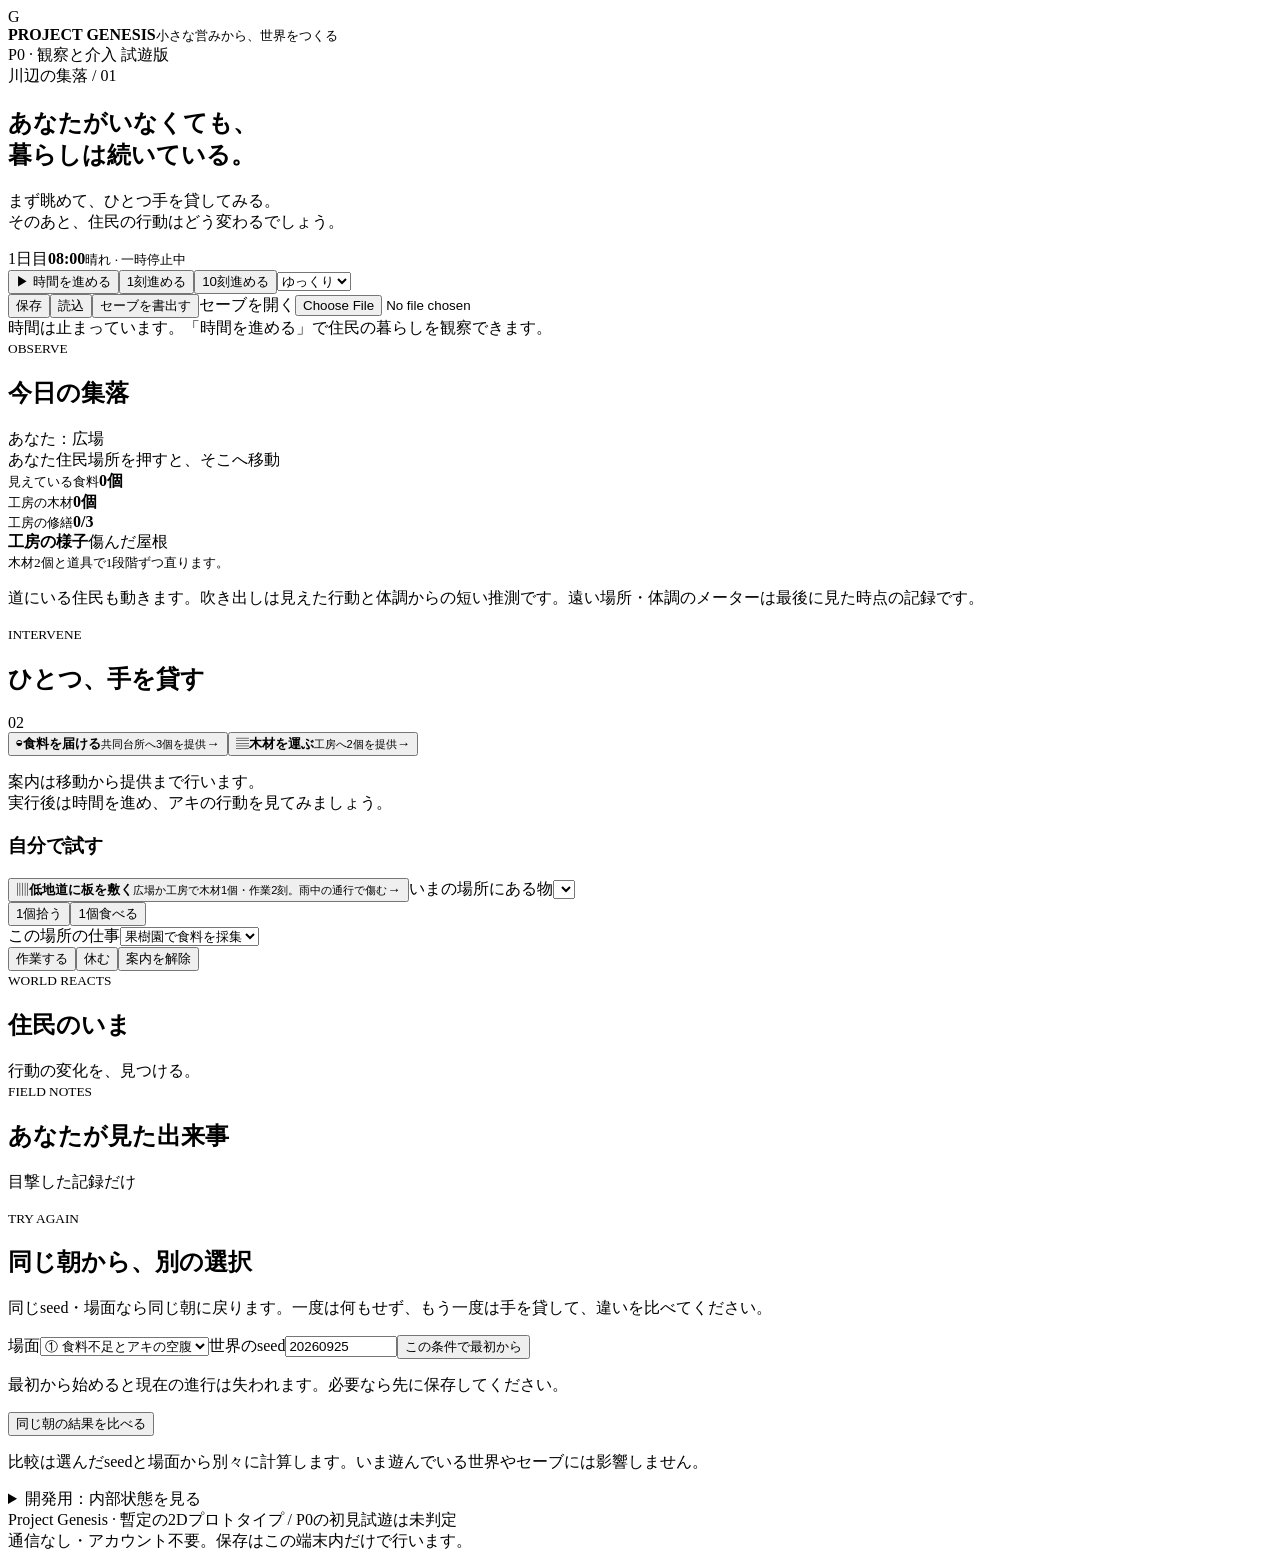
==== index.html @ b56ebe89 "Add files via upload" ====
<!doctype html><html lang="ja"><head><meta charset="UTF-8"><meta name="viewport" content="width=device-width,initial-scale=1"><title>Project Genesis — 小さな営み</title><style>/*STYLE*/</style></head><body>
<header><div class="brand"><span class="sigil">G</span><div><b>PROJECT GENESIS</b><small>小さな営みから、世界をつくる</small></div></div><div class="build">P0 · 観察と介入 <span>試遊版</span></div></header>
<main><section class="top"><div><div class="eyebrow">川辺の集落 / 01</div><h1>あなたがいなくても、<br>暮らしは続いている。</h1><p>まず眺めて、ひとつ手を貸してみる。<br>そのあと、住民の行動はどう変わるでしょう。</p></div><div class="clock"><span id="day">1日目</span><strong id="clock">08:00</strong><small id="weather">晴れ · 一時停止中</small></div></section>
<section class="toolbar" aria-label="時間操作"><div><button id="play" class="primary">▶ 時間を進める</button><button id="step">1刻進める</button><button id="step10">10刻進める</button><select id="speed" aria-label="進む速さ"><option value="900">ゆっくり</option><option value="250">速く</option></select></div><div><button id="save">保存</button><button id="load">読込</button><button id="export">セーブを書出す</button><label class="filebutton">セーブを開く<input id="import" type="file" accept="application/json,.json"></label></div></section>
<div id="feedback" role="status" aria-live="polite">時間は止まっています。「時間を進める」で住民の暮らしを観察できます。</div>
<div class="layout"><section class="world panel"><div class="sectionhead"><div><small>OBSERVE</small><h2>今日の集落</h2></div><span class="pill" id="position">あなた：広場</span></div><div id="map" aria-label="集落の地図"></div><div class="mapnote"><span><i class="dot player"></i>あなた</span><span><i class="dot npc"></i>住民</span><span>場所を押すと、そこへ移動</span></div><div class="metrics"><div><small>見えている食料</small><b id="foodCount">0個</b></div><div><small>工房の木材</small><b id="woodCount">0個</b></div><div><small>工房の修繕</small><b id="repairCount">0/3</b></div></div><div class="workshop-progress" aria-live="polite"><div class="progress-top"><b>工房の様子</b><span id="workshopState">傷んだ屋根</span></div><div class="progress-track"><span id="workshopFill"></span></div><small id="workshopHint">木材2個と道具で1段階ずつ直ります。</small></div><p id="roadState" class="road-state" aria-live="polite"></p><p class="observation-note">道にいる住民も動きます。吹き出しは見えた行動と体調からの短い推測です。遠い場所・体調のメーターは最後に見た時点の記録です。</p></section>
<aside class="panel intervention"><div class="sectionhead"><div><small>INTERVENE</small><h2>ひとつ、手を貸す</h2></div><span class="number">02</span></div><div id="situation" class="situation"></div><button id="foodGuide" class="guide"><span class="icon">◒</span><span><b>食料を届ける</b><small>共同台所へ3個を提供</small></span><span>→</span></button><button id="woodGuide" class="guide"><span class="icon">▤</span><span><b>木材を運ぶ</b><small>工房へ2個を提供</small></span><span>→</span></button><p class="muted">案内は移動から提供まで行います。<br>実行後は時間を進め、アキの行動を見てみましょう。</p><div class="divider"></div><h3>自分で試す</h3><p id="playerState" class="muted"></p><div id="playerNeeds"></div><div id="inventory"></div><button id="boardRoad" class="guide"><span class="icon">▥</span><span><b>低地道に板を敷く</b><small>広場か工房で木材1個・作業2刻。雨中の通行で傷む</small></span><span>→</span></button><label class="selectlabel">いまの場所にある物<select id="ground" aria-label="いまの場所にある物"></select></label><div class="row"><button id="take">1個拾う</button><button id="eatGround">1個食べる</button></div><label class="selectlabel">この場所の仕事<select id="job" aria-label="仕事"><option value="forage">果樹園で食料を採集</option><option value="timber">林で木材を切り出す</option><option value="repair">工房を修繕する</option></select></label><div class="row"><button id="work">作業する</button><button id="rest">休む</button><button id="cancel">案内を解除</button></div></aside></div>
<section class="panel residents"><div class="sectionhead"><div><small>WORLD REACTS</small><h2>住民のいま</h2></div><span class="muted">行動の変化を、見つける。</span></div><div id="residents" class="cards"></div></section>
<div class="bottom"><section class="panel"><div class="sectionhead"><div><small>FIELD NOTES</small><h2>あなたが見た出来事</h2></div><span class="pill">目撃した記録だけ</span></div><ol id="log"></ol></section><section class="panel experiment"><div class="sectionhead"><div><small>TRY AGAIN</small><h2>同じ朝から、別の選択</h2></div></div><p>同じseed・場面なら同じ朝に戻ります。一度は何もせず、もう一度は手を貸して、違いを比べてください。</p><label>場面<select id="scenario"><option value="food">① 食料不足とアキの空腹</option><option value="wood">② 工房の木材不足</option></select></label><label>世界のseed<input id="seed" type="number" value="20260925" min="0" max="4294967295"></label><button id="reset">この条件で最初から</button><p class="muted">最初から始めると現在の進行は失われます。必要なら先に保存してください。</p><button id="compare">同じ朝の結果を比べる</button><div id="comparison" aria-live="polite"></div><p class="muted">比較は選んだseedと場面から別々に計算します。いま遊んでいる世界やセーブには影響しません。</p><details><summary>開発用：内部状態を見る</summary><p>この表示には住民が知らない情報も含みます。通常の観測ログとは別です。</p><pre id="debug"></pre></details></section></div>
<footer>Project Genesis · 暫定の2Dプロトタイプ / P0の初見試遊は未判定<br>通信なし・アカウント不要。保存はこの端末内だけで行います。</footer></main>
<script>/*ENGINE*/</script><script>/*APP*/</script></body></html>
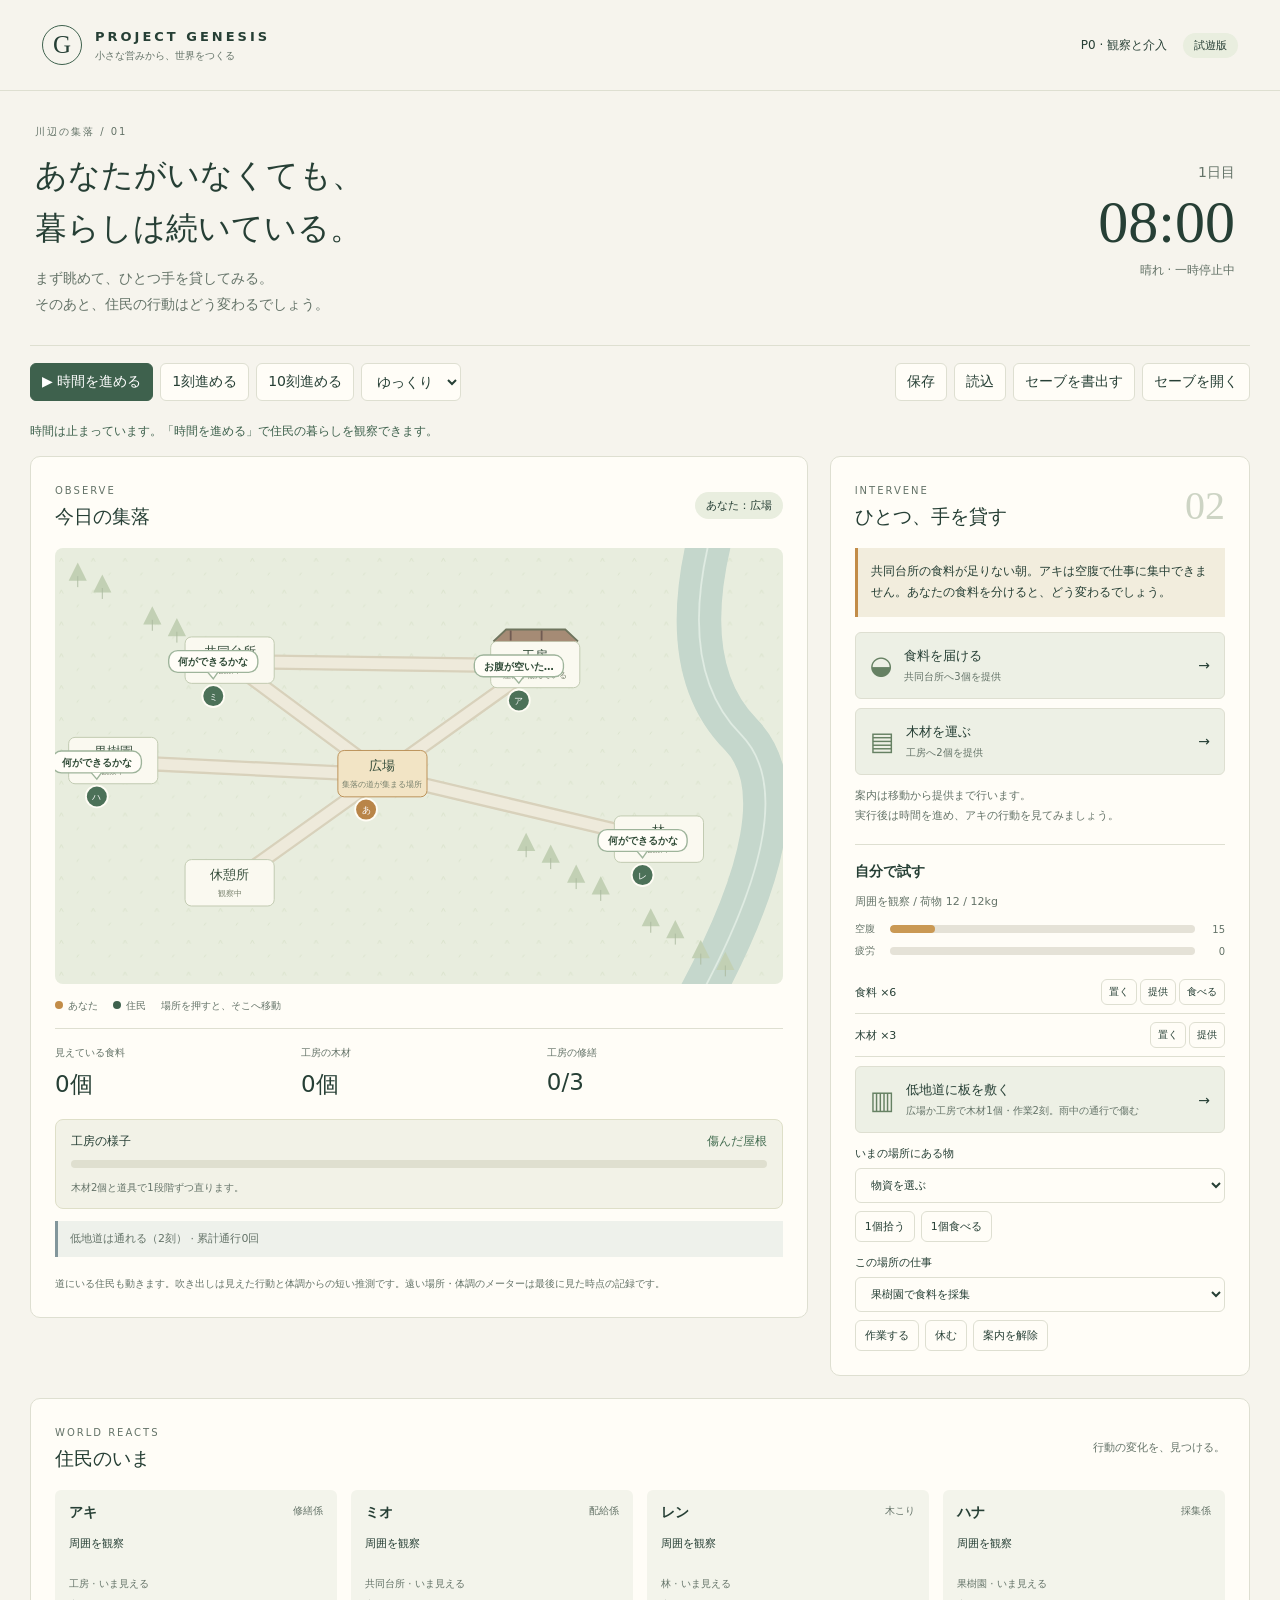
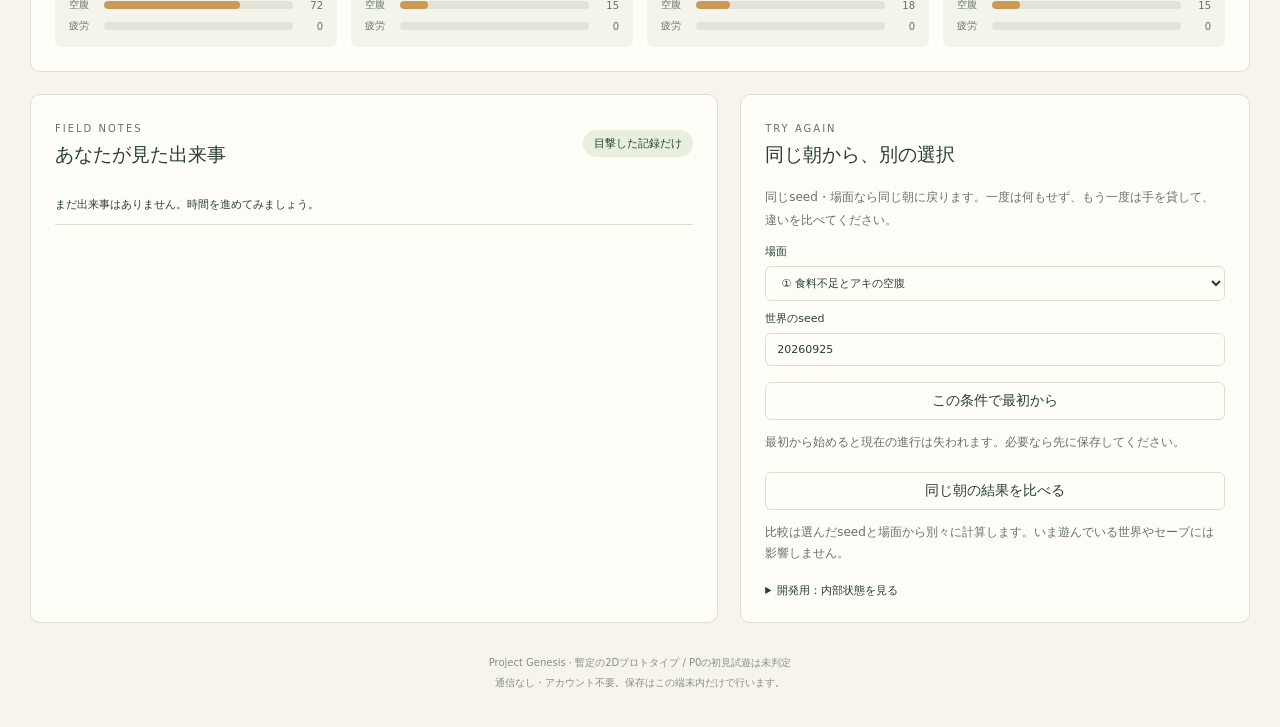
==== commit 3e01841e: "Sync published prototype with Genesis P0.1.6" ====
--- a/index.html
+++ b/index.html
@@ -1,4 +1,12 @@
-<!doctype html><html lang="ja"><head><meta charset="UTF-8"><meta name="viewport" content="width=device-width,initial-scale=1"><title>Project Genesis — 小さな営み</title><style>/*STYLE*/</style></head><body>
+<!doctype html><html lang="ja"><head><meta charset="UTF-8"><meta name="viewport" content="width=device-width,initial-scale=1"><title>Project Genesis — 小さな営み</title><style>:root{--ink:#263f35;--muted:#647368;--paper:#f6f4ed;--panel:#fffdf7;--line:#dedfd1;--green:#3e614d;--gold:#c28c48}*{box-sizing:border-box}body{margin:0;background:var(--paper);color:var(--ink);font-family:'Yu Gothic','Hiragino Kaku Gothic ProN',system-ui,sans-serif;font-size:14px}header{max-width:1440px;margin:auto;display:flex;align-items:center;justify-content:space-between;padding:25px 42px;border-bottom:1px solid var(--line)}.brand{display:flex;gap:13px;align-items:center}.sigil{border:1px solid var(--green);border-radius:50%;width:40px;height:40px;display:grid;place-items:center;font-family:Georgia,serif;font-size:25px}.brand b{letter-spacing:3px;font-size:13px}.brand small{display:block;font-size:10px;color:var(--muted);margin-top:5px}.build{font-size:12px}.build span,.pill{background:#e9eedf;border-radius:20px;padding:6px 11px;font-size:11px;white-space:nowrap}.build span{margin-left:12px}main{max-width:1356px;margin:auto;padding:34px 30px}.top{display:flex;justify-content:space-between;align-items:center;padding:0 5px 27px}.eyebrow,.sectionhead small{font-size:10px;letter-spacing:2px;color:var(--muted)}h1{font-size:32px;line-height:1.65;font-weight:500;margin:10px 0}p{line-height:1.9;color:var(--muted)}.top p{margin:10px 0 0}.clock{text-align:right;padding:0 10px}.clock span,.clock small{display:block;color:var(--muted)}.clock strong{font-family:Georgia,serif;font-size:60px;font-weight:400;display:block;margin:6px 0}.toolbar{display:flex;justify-content:space-between;gap:14px;flex-wrap:wrap;border-top:1px solid var(--line);padding:17px 0 12px}.toolbar>div{display:flex;gap:7px;align-items:center;flex-wrap:wrap}button,select,input,.filebutton{font:inherit;color:var(--ink);background:var(--panel);border:1px solid var(--line);border-radius:6px;padding:9px 11px}button,.filebutton{cursor:pointer}button:hover,.filebutton:hover{border-color:var(--green);background:#edf0e5}button:focus-visible,select:focus-visible,input:focus-visible{outline:3px solid var(--gold);outline-offset:3px}button:disabled{opacity:.42;cursor:default}.primary{background:var(--green);color:white;border-color:var(--green)}.primary:hover{background:#294b37}.filebutton input{display:none}#feedback{min-height:43px;font-size:12px;padding:10px 0;color:var(--green)}#feedback.error{color:#9b4632}.layout{display:grid;grid-template-columns:minmax(0,1.85fr) minmax(300px,1fr);gap:22px}.panel{background:var(--panel);border:1px solid var(--line);border-radius:10px;padding:24px}.sectionhead{display:flex;align-items:center;justify-content:space-between;gap:10px;margin-bottom:18px}h2{font-size:19px;font-weight:500;margin:7px 0 0}h3{font-size:14px;margin:18px 0 8px}.number{font-family:Georgia,serif;font-size:40px;color:#cdd4c4}#map{background:#e8edde;border-radius:8px;overflow:hidden}#map svg{width:100%;height:auto;display:block}.place{cursor:pointer}.place rect:hover{stroke:#344d32;stroke-width:2}.mapnote{display:flex;gap:15px;align-items:center;margin:15px 0;font-size:10px;color:var(--muted)}.dot{display:inline-block;width:8px;height:8px;border-radius:50%;margin-right:5px}.player{background:var(--gold)}.npc{background:var(--green)}.metrics{display:grid;grid-template-columns:repeat(3,1fr);border-top:1px solid var(--line);padding-top:17px;gap:10px}.metrics small{display:block;font-size:10px;color:var(--muted)}.metrics b{display:block;margin-top:9px;font-size:23px;font-weight:400}.observation-note{font-size:10px;margin:17px 0 0}.situation{padding:13px;background:#f2eddd;border-left:3px solid var(--gold);line-height:1.8;margin-bottom:15px;font-size:12px}.guide{display:flex;width:100%;align-items:center;gap:12px;margin:9px 0;text-align:left;padding:14px;background:#edf0e5}.guide>span:last-child{margin-left:auto}.guide b{font-size:13px;font-weight:500}.guide small{display:block;font-size:10px;color:var(--muted);margin-top:5px}.icon{font-size:26px;color:#668163}.muted{font-size:11px;color:var(--muted);line-height:1.8}.divider{height:1px;background:var(--line);margin:18px 0}.row{display:flex;gap:6px;margin-top:8px;flex-wrap:wrap}.row button{font-size:11px;padding:7px 9px}.selectlabel{display:block;font-size:11px;margin-top:13px}select{max-width:100%}.selectlabel select{display:block;width:100%;margin-top:7px;font-size:11px}.inventory-item{display:flex;align-items:center;justify-content:space-between;gap:4px;padding:8px 0;border-bottom:1px solid var(--line);font-size:11px}.inventory-item button{font-size:10px;padding:5px 7px;margin-left:3px}.residents{margin-top:22px}.cards{display:grid;grid-template-columns:repeat(4,1fr);gap:14px}.card{padding:14px;background:#f3f4eb;border-radius:6px;min-height:123px}.card b{font-size:14px}.card .jobtag{float:right;color:var(--muted);font-size:10px}.card p{font-size:11px;margin:12px 0 8px;color:var(--ink);min-height:32px}.card small{font-size:10px;color:var(--muted)}.bottom{display:grid;grid-template-columns:1.35fr 1fr;gap:22px;margin-top:22px}#log{list-style:none;padding:0;margin:0;height:250px;overflow:auto}#log li{font-size:11px;line-height:1.8;padding:9px 0;border-bottom:1px solid var(--line)}#log time{color:#8c957d;font-variant-numeric:tabular-nums;margin-right:12px}.experiment p{font-size:12px}.experiment label{display:block;font-size:11px;margin:10px 0}.experiment input,.experiment select{display:block;width:100%;margin-top:7px}.experiment>button{width:100%;margin-top:6px}details{margin-top:18px;font-size:11px}summary{cursor:pointer}pre{max-height:260px;overflow:auto;white-space:pre-wrap;word-break:break-all;font-size:10px}footer{text-align:center;font-size:10px;color:#849080;line-height:2;margin:30px 0 0}@media(min-width:1100px){.world{align-self:start}#map svg{min-height:390px}}@media(max-width:900px){main{padding:20px 16px}header{padding:20px}.layout{grid-template-columns:1fr}.cards{grid-template-columns:repeat(2,1fr)}.bottom{grid-template-columns:1fr}.world{padding:18px}h1{font-size:25px}.clock strong{font-size:44px}.build{display:none}}@media(max-width:450px){.clock{padding:0}.clock strong{font-size:32px}.clock small{font-size:9px}.top h1{font-size:21px}.top p{font-size:11px}.panel{padding:17px}.toolbar button,.filebutton,.toolbar select{font-size:11px}.mapnote{gap:8px}.metrics b{font-size:20px}}
+#comparison:empty{display:none}#comparison{margin-top:14px;padding:12px;border:1px solid var(--line);border-radius:6px;background:#f3f4eb}#comparison p{margin:0 0 8px;font-size:11px}#comparison p:last-child{margin:8px 0 0}.comparison-scroll{overflow-x:auto}#comparison table{width:100%;border-collapse:collapse;font-size:11px;white-space:nowrap}#comparison th,#comparison td{text-align:left;padding:7px 5px;border-bottom:1px solid var(--line)}#comparison th{font-weight:500}
+
+.workshop-progress{margin-top:19px;padding:13px 15px;background:#f2f2e7;border-radius:8px;border:1px solid #dedfc8}.progress-top{display:flex;justify-content:space-between;gap:12px;align-items:baseline;font-size:12px}.progress-top b{font-weight:500}.progress-top span{color:#456e52}.progress-track{height:8px;margin:10px 0;background:#dfdfcf;border-radius:20px;overflow:hidden}.progress-track span{display:block;height:100%;width:0;background:#628866;border-radius:20px;transition:width .35s}.workshop-progress small{font-size:10px;color:var(--muted)}
+
+.map-actor{pointer-events:none}.map-actor.memory{opacity:.32}.speech rect,.speech path{fill:#fffdf7;stroke:#9eb49b;stroke-width:1.5}.speech text{fill:#314c38;font-size:11px;font-weight:600}.need{display:grid;grid-template-columns:29px minmax(40px,1fr) 24px;align-items:center;gap:6px;margin-top:8px;font-size:10px;color:var(--muted)}.need strong{font-size:10px;font-weight:500;text-align:right;font-variant-numeric:tabular-nums}.need-track{height:8px;border-radius:10px;background:#e5e2d7;overflow:hidden}.need-track span{display:block;height:100%;border-radius:10px;transition:width .4s ease-out}.need-track .hunger{background:#ca9954}.need-track .fatigue{background:#668495}.need.unknown{opacity:.55}#playerNeeds{margin:9px 0 13px}.card .need{margin-top:7px}@media(prefers-reduced-motion:reduce){.need-track span,.progress-track span{transition:none}}
+.road-state{padding:9px 12px;margin:12px 0 0;border-left:3px solid #82969b;background:#eef1eb;font-size:11px;line-height:1.6}
+
+</style></head><body>
 <header><div class="brand"><span class="sigil">G</span><div><b>PROJECT GENESIS</b><small>小さな営みから、世界をつくる</small></div></div><div class="build">P0 · 観察と介入 <span>試遊版</span></div></header>
 <main><section class="top"><div><div class="eyebrow">川辺の集落 / 01</div><h1>あなたがいなくても、<br>暮らしは続いている。</h1><p>まず眺めて、ひとつ手を貸してみる。<br>そのあと、住民の行動はどう変わるでしょう。</p></div><div class="clock"><span id="day">1日目</span><strong id="clock">08:00</strong><small id="weather">晴れ · 一時停止中</small></div></section>
 <section class="toolbar" aria-label="時間操作"><div><button id="play" class="primary">▶ 時間を進める</button><button id="step">1刻進める</button><button id="step10">10刻進める</button><select id="speed" aria-label="進む速さ"><option value="900">ゆっくり</option><option value="250">速く</option></select></div><div><button id="save">保存</button><button id="load">読込</button><button id="export">セーブを書出す</button><label class="filebutton">セーブを開く<input id="import" type="file" accept="application/json,.json"></label></div></section>
@@ -8,4 +16,466 @@
 <section class="panel residents"><div class="sectionhead"><div><small>WORLD REACTS</small><h2>住民のいま</h2></div><span class="muted">行動の変化を、見つける。</span></div><div id="residents" class="cards"></div></section>
 <div class="bottom"><section class="panel"><div class="sectionhead"><div><small>FIELD NOTES</small><h2>あなたが見た出来事</h2></div><span class="pill">目撃した記録だけ</span></div><ol id="log"></ol></section><section class="panel experiment"><div class="sectionhead"><div><small>TRY AGAIN</small><h2>同じ朝から、別の選択</h2></div></div><p>同じseed・場面なら同じ朝に戻ります。一度は何もせず、もう一度は手を貸して、違いを比べてください。</p><label>場面<select id="scenario"><option value="food">① 食料不足とアキの空腹</option><option value="wood">② 工房の木材不足</option></select></label><label>世界のseed<input id="seed" type="number" value="20260925" min="0" max="4294967295"></label><button id="reset">この条件で最初から</button><p class="muted">最初から始めると現在の進行は失われます。必要なら先に保存してください。</p><button id="compare">同じ朝の結果を比べる</button><div id="comparison" aria-live="polite"></div><p class="muted">比較は選んだseedと場面から別々に計算します。いま遊んでいる世界やセーブには影響しません。</p><details><summary>開発用：内部状態を見る</summary><p>この表示には住民が知らない情報も含みます。通常の観測ログとは別です。</p><pre id="debug"></pre></details></section></div>
 <footer>Project Genesis · 暫定の2Dプロトタイプ / P0の初見試遊は未判定<br>通信なし・アカウント不要。保存はこの端末内だけで行います。</footer></main>
-<script>/*ENGINE*/</script><script>/*APP*/</script></body></html>
+<script>/* Project Genesis P0. Pure simulation, no DOM, network or wall clock. */
+(function (root) {
+'use strict';
+const BUILD = 'genesis-p0.1.6';
+const WORKSHOP_TARGET = 3;
+const LOW_ROAD = 'square|workshop';
+const BOARD_STRENGTH = 3;
+const PLACES = {
+ square:{name:'広場',x:45,y:52,links:['kitchen','workshop','home','forest','orchard']},
+ kitchen:{name:'共同台所',x:24,y:26,links:['square','workshop']},
+ workshop:{name:'工房',x:66,y:27,links:['square','kitchen']},
+ home:{name:'休憩所',x:24,y:77,links:['square']},
+ forest:{name:'林',x:83,y:67,links:['square']},
+ orchard:{name:'果樹園',x:8,y:49,links:['square']}
+};
+const JOBS = {
+ forage:{name:'食料を採集',site:'orchard',duration:4,source:'food',yield:3},
+ timber:{name:'木材を切り出す',site:'forest',duration:5,source:'wood',yield:3,tool:'cutting'},
+ repair:{name:'工房を修繕',site:'workshop',duration:4,input:'wood',amount:2,tool:'cutting'}
+};
+const ITEMS = {food:{name:'食料',mass:1,nutrition:55},wood:{name:'木材',mass:2},tool:{name:'のこぎり',mass:2,capability:'cutting'}};
+const clone = x => JSON.parse(JSON.stringify(x));
+const fail = reason => ({ok:false,status:'FAIL',reason,diff:[]});
+function random(w) { w.rng=(Math.imul(w.rng,1664525)+1013904223)>>>0;return w.rng/4294967296; }
+function placeOf(w,e) { return w.actors[e.holder]?.place || e.place; }
+function visible(from,to){return from===to||PLACES[from].links.includes(to);}
+function roadKey(from,to){return [from,to].sort().join('|');}
+function roads(){return {[LOW_ROAD]:{wet:false,planks:0,wear:0,crossings:0}};}
+// Road observations retain the environmental cost (2..5), not another actor's ability.
+// Only the environmental delay varies with existing physical state and carried load.
+// 0.25 is a provisional P0 calibration, not a personality trait or medical model.
+function travelCost(base,self,load=0){
+ if(!self)return base;
+ const strain=Math.min(1,Math.max(0,self.fatigue/100+1-self.health/100+load/self.capacity));
+ return 2+Math.ceil(Math.max(0,base-2)*(0.25+0.75*strain));
+}
+function roadCost(w,from,to,actor=null){const r=w.roads?.[roadKey(from,to)];return travelCost(r?.wet&&!r.planks?5:2,actor,actor?mass(w,actor):0);}
+function seen(w,a,e) { return !e.hidden && (e.holder===a.id || visible(a.place,placeOf(w,e)) && !e.holder); }
+function accessible(w,a,e) { return e && !e.hidden && (e.holder===a.id || !e.holder && e.place===a.place) && (e.owner==='public'||e.owner===a.id); }
+function mass(w,a) { return w.items.filter(e=>e.holder===a.id).reduce((s,e)=>s+e.qty*e.mass,0); }
+function stack(w,kind,qty,place,holder=null,owner='public') {
+ const props=ITEMS[kind];
+ const old=w.items.find(e=>e.kind===kind&&e.place===place&&e.holder===holder&&e.owner===owner&&!e.hidden);
+ if(old) {old.qty+=qty;return old;}
+ const e={id:'item-'+w.nextId++,kind,...props,qty,place,holder,owner,hidden:false}; w.items.push(e);return e;
+}
+function emit(w,actor,type,text,extra={}) {
+ const a=w.actors[actor];
+ const witnesses=Object.values(w.actors).filter(o=>o.id===actor||a&&visible(o.place,a.place)).map(o=>o.id);
+ const e={id:w.nextEvent++,tick:w.tick,actor,type,text,witnesses,...extra};
+ w.events.push(e);if(w.events.length>240)w.events.shift();return e;
+}
+function createWorld(seed=20260925,scenario='food') {
+ if(!Number.isInteger(seed)||seed<0||seed>0xffffffff)throw Error('seedは0〜4294967295の整数');
+ if(!['food','wood'].includes(scenario))throw Error('シナリオが不正');
+ const w={schema_version:1,build:BUILD,seed,rng:seed,scenario,tick:0,nextId:1,nextEvent:1,actors:{},items:[],events:[],roads:roads(),sources:{food:240,wood:240},consumed:{food:0,wood:0},repair:0};
+ const names=[['player','あなた','visitor','square'],['aki','アキ','builder','workshop'],['mio','ミオ','carrier','kitchen'],['ren','レン','logger','forest'],['hana','ハナ','gatherer','orchard']];
+ for(const [id,name,role,place] of names)w.actors[id]={id,name,role,place,capacity:12,health:100,hunger:id==='aki'?(scenario==='food'?72:12):12+Math.floor(random(w)*8),fatigue:0,pending:null,queue:[],beliefs:{},status:'周囲を観察',reason:'自分で次の行動を選びます'};
+ stack(w,'food',6,null,'player','player');stack(w,'wood',3,null,'player','player');
+ stack(w,'tool',1,'workshop');stack(w,'tool',1,'forest');
+ observe(w);return w;
+}
+function observe(w) {
+ for(const a of Object.values(w.actors))for(const p of [a.place,...PLACES[a.place].links]){
+ const items=w.items.filter(e=>seen(w,a,e)&&placeOf(w,e)===p).map(e=>clone(e));
+ a.beliefs[p]={tick:w.tick,items,actors:Object.values(w.actors).filter(o=>o.place===p).map(o=>({id:o.id,name:o.name,place:o.place,status:o.status,hunger:o.hunger,fatigue:o.fatigue,health:o.health,moveTo:o.pending?.command.type==='move'?o.pending.command.to:null,moveRemaining:o.pending?.command.type==='move'?o.pending.remaining:null,moveDuration:o.pending?.command.type==='move'?o.pending.duration??2:null})),roads:Object.fromEntries(PLACES[p].links.map(to=>[to,{cost:roadCost(w,p,to),wet:!!w.roads[roadKey(p,to)]?.wet,planks:w.roads[roadKey(p,to)]?.planks??0,wear:w.roads[roadKey(p,to)]?.wear??0,crossings:w.roads[roadKey(p,to)]?.crossings??0}])),repair:p==='workshop'?w.repair:null,source:w.sources[p==='orchard'?'food':p==='forest'?'wood':'']??null};
+ }
+}
+function available(w,a,kind) {return w.items.filter(e=>accessible(w,a,e)&&e.kind===kind).reduce((s,e)=>s+e.qty,0);}
+function consume(w,a,kind,qty){
+ for(const e of w.items.filter(e=>accessible(w,a,e)&&e.kind===kind)){const n=Math.min(qty,e.qty);e.qty-=n;qty-=n;if(qty===0)break;}
+ w.items=w.items.filter(e=>e.qty>0);w.consumed[kind]+=arguments[3];
+}
+function validate(w,c,completion=false){
+ if(!c||typeof c!=='object')return '行為が不正です';
+ const a=w.actors[c.actor];if(!a)return '主体が存在しません';
+ if(a.pending&&!completion)return 'いまの行動が終わるまで待ってください';
+ if(a.health<=0)return '行動できる体調ではありません';
+ if(c.type==='move')return PLACES[a.place].links.includes(c.to)?null:'隣接する場所だけへ移動できます';
+ if(c.type==='layBoards'){
+  if(c.road!==LOW_ROAD||!['square','workshop'].includes(a.place))return '低地道の端で作業してください';
+  if(w.roads[LOW_ROAD].planks)return 'この道にはすでに板が敷かれています';
+  if(a.health<35||a.hunger>=85||a.fatigue>=90)return '体調を整えてから道を直してください';
+  return available(w,a,'wood')>=1?null:'木材が1個必要です';
+ }
+ if(c.type==='rest'||c.type==='wait')return null;
+ if(c.type==='work'){
+ const j=JOBS[c.job];if(!j)return '未定義の仕事です';
+ if(a.place!==j.site)return PLACES[j.site].name+'へ移動してください';
+ if(c.job==='repair'&&w.repair>=WORKSHOP_TARGET)return '工房の修繕は完了しています';
+ if(a.health<35)return '負傷のため作業できません。休息してください';
+ if(a.hunger>=85)return '空腹が強すぎます。まず食事が必要です';
+ if(a.fatigue>=90)return '疲労が強すぎます。休息が必要です';
+ if(j.tool&&!w.items.some(e=>accessible(w,a,e)&&e.capability===j.tool))return '切断できる道具がこの場所にありません';
+ if(j.input&&available(w,a,j.input)<j.amount)return '木材が2個必要です';
+ if(j.source&&w.sources[j.source]<j.yield)return '採集できる資源が残っていません';
+ if(j.source&&mass(w,a)+j.yield*ITEMS[j.source].mass>a.capacity)return '荷物が重すぎます。置いてから作業してください';
+ return null;
+ }
+ const e=w.items.find(e=>e.id===c.item);
+ if(!e)return '物資が見つかりません。誰かが移動・消費した可能性があります';
+ if(!Number.isInteger(c.qty)||c.qty<=0||c.qty>e.qty)return '数量は在庫以内の正の整数にしてください';
+ if(!accessible(w,a,e))return 'その物資には届かないか、使用する権限がありません';
+ if(c.type==='take'){
+ if(e.holder)return 'すでに誰かが運んでいます';
+ return mass(w,a)+e.mass*c.qty>a.capacity?'運搬上限12kgを超えています':null;
+ }
+ if(c.type==='drop')return e.holder===a.id?null:'自分が持っている物だけ置けます';
+ if(c.type==='give'){
+ if(e.holder!==a.id||e.owner!==a.id)return '寄付・譲渡は自分の所持品で行ってください';
+ if(c.to==='public')return null;
+ const b=w.actors[c.to];if(!b||b.place!==a.place||b.id===a.id)return '相手と同じ場所にいる必要があります';
+ return mass(w,b)+e.mass*c.qty>b.capacity?'相手がこれ以上持てません':null;
+ }
+ if(c.type==='eat')return e.nutrition&&c.qty===1?null:'一度に食べられる食料1個を選んでください';
+ return '未実装の行為です';
+}
+function apply(w,c){
+ const a=w.actors[c.actor];
+ if(c.type==='move') {
+  if(roadKey(a.place,c.to)===LOW_ROAD){const r=w.roads[LOW_ROAD];r.crossings++;
+   if(r.wet&&r.planks){r.wear++;if(r.wear>=BOARD_STRENGTH){r.planks=0;emit(w,a.id,'road','雨中の通行で低地道の板が傷み、外れた');}}
+  }
+  a.place=c.to;return PLACES[c.to].name+'へ到着';
+ }
+ if(c.type==='layBoards'){consume(w,a,'wood',1);w.roads[LOW_ROAD].planks=1;w.roads[LOW_ROAD].wear=0;return '木材1個で低地道に板を敷いた';}
+ if(c.type==='rest'){a.fatigue=Math.max(0,a.fatigue-32);a.health=Math.min(100,a.health+12);return '休息して体調を整えた';}
+ if(c.type==='wait')return '周囲を観察した';
+ if(c.type==='work'){
+ const j=JOBS[c.job];
+ if(j.input){consume(w,a,j.input,j.amount);w.repair++;}
+ if(j.source){w.sources[j.source]-=j.yield;stack(w,j.source,j.yield,null,a.id,a.id);}
+ a.fatigue=Math.min(100,a.fatigue+12);return j.name+'した'+(j.source?'（'+j.yield+'個）':'（木材2個を使用）');
+ }
+ const e=w.items.find(e=>e.id===c.item);
+ if(c.type==='eat'){e.qty--;a.hunger=Math.max(0,a.hunger-e.nutrition);w.consumed.food++;w.items=w.items.filter(e=>e.qty>0);return '食事をした。空腹が和らいだ';}
+ const kind=e.kind;const owner=e.owner;e.qty-=c.qty;w.items=w.items.filter(e=>e.qty>0);
+ if(c.type==='take'){stack(w,kind,c.qty,null,a.id,owner);return ITEMS[kind].name+c.qty+'個を運び始めた';}
+ if(c.type==='drop'){stack(w,kind,c.qty,a.place,null,owner);return ITEMS[kind].name+c.qty+'個を置いた（所有権は維持）';}
+ if(c.type==='give'){
+ stack(w,kind,c.qty,c.to==='public'?a.place:null,c.to==='public'?null:c.to,c.to);
+ return ITEMS[kind].name+c.qty+'個を'+(c.to==='public'?'共同備蓄':w.actors[c.to].name)+'へ提供した';
+ }
+}
+function command(w,c){
+ const reason=validate(w,c);if(reason)return fail(reason);
+ const a=w.actors[c.actor];const before=clone({actor:a,items:w.items,repair:w.repair,roads:w.roads,sources:w.sources,consumed:w.consumed});
+ const durations={rest:4,wait:1,layBoards:2};const duration=c.type==='work'?JOBS[c.job].duration:c.type==='move'?roadCost(w,a.place,c.to,a):durations[c.type];
+ if(duration){a.pending={command:clone(c),remaining:duration,duration};a.status=c.type==='move'?PLACES[c.to].name+'へ移動中':c.type==='work'?JOBS[c.job].name+'中':c.type==='layBoards'?'低地道に板を敷いている':c.type==='rest'?'休息中'+(c.reason?'（'+c.reason+'）':''):'観察中';emit(w,a.id,'start',a.name+'：'+a.status);}
+ else{const message=apply(w,c);a.status=message;emit(w,a.id,c.type,a.name+'：'+message);}
+ observe(w);
+ return {ok:true,status:'PASS',reason:duration?'開始しました':a.status,diff:[{before,after:clone({actor:a,items:w.items,repair:w.repair,roads:w.roads,sources:w.sources,consumed:w.consumed})}]};
+}
+function path(from,to,beliefs={},actorView=null){
+ const load=actorView?.inventory.reduce((s,e)=>s+e.qty*e.mass,0)??0;
+ const best={[from]:0},queue=[{at:from,cost:0,steps:[]}];
+ while(queue.length){queue.sort((a,b)=>a.cost-b.cost);const cur=queue.shift();if(cur.cost!==best[cur.at])continue;
+ if(cur.at===to)return cur.steps;
+ for(const next of PLACES[cur.at].links){const cost=cur.cost+travelCost(beliefs[cur.at]?.roads?.[next]?.cost??2,actorView?.self,load);
+ if(best[next]===undefined||cost<best[next]){best[next]=cost;queue.push({at:next,cost,steps:[...cur.steps,next]});}}
+ }return [];
+}
+// Only the actor's own state and observations cross the decision boundary.
+function view(w,id){const a=clone(w.actors[id]);return {tick:w.tick,self:a,inventory:w.items.filter(e=>e.holder===id).map(clone)};}
+function decide(v){
+ const a=v.self, local=a.beliefs[a.place], inv=v.inventory;
+ const c=(type,extra={})=>({actor:a.id,type,...extra});
+ const walk=to=>c('move',{to:path(a.place,to,a.beliefs,v)[0]});
+ const own=kind=>inv.find(e=>e.kind===kind);
+ const usable=(o,kind)=>o?.items.find(e=>e.kind===kind&&(e.owner==='public'||e.owner===a.id)&&(!e.holder||e.holder===a.id));
+ if(a.health<35||a.fatigue>=72){a.reason='体調・疲労を優先';return c('rest');}
+ if(a.hunger>=55){
+ const f=own('food')||usable(local,'food');if(f)return c('eat',{item:f.id,qty:1});
+ const known=Object.entries(a.beliefs).find(([p,b])=>p!==a.place&&usable(b,'food'));
+ if(known)return walk(known[0]);
+ // The kitchen is known public geography, not knowledge of its current inventory.
+ if(a.place!=='kitchen'&&!a.beliefs.kitchen)return walk('kitchen');
+ if(a.place!=='orchard')return walk('orchard');
+ return local.source>=3?c('work',{job:'forage'}):c('rest');
+ }
+ const cargo=own('food')||own('wood');
+ if(cargo){const to=cargo.kind==='food'?'kitchen':'workshop';if(a.place!==to)return walk(to);return c(cargo.owner===a.id?'give':'drop',{item:cargo.id,qty:cargo.qty,to:'public'});}
+ if(a.role==='builder'){
+ if((a.beliefs.workshop?.repair??0)>=WORKSHOP_TARGET){
+ if(a.place==='workshop'&&a.beliefs.square?.roads?.workshop?.wear>=BOARD_STRENGTH&&local.items.some(e=>e.kind==='wood'&&(e.owner==='public'||e.owner===a.id)))return c('layBoards',{road:LOW_ROAD});
+ const pantry=a.beliefs.kitchen;
+ const food=pantry?.items.filter(e=>e.kind==='food'&&e.owner==='public'&&!e.holder).reduce((s,e)=>s+e.qty,0);
+ if(food===undefined||food<3){if(a.place!=='orchard')return walk('orchard');return local.source>=3?c('work',{job:'forage'}):c('rest',{reason:'採集できる食料がない'});}
+ return c('rest',{reason:'工房の修繕が完了し、備蓄もある'});
+ }
+ if(a.place!=='workshop')return walk('workshop');
+ const tool=local.items.some(e=>e.capability==='cutting'&&(e.owner==='public'||e.owner===a.id));
+ if(!tool)return c('rest',{reason:'道具が見つからない'});
+ const wood=local.items.filter(e=>e.kind==='wood'&&(e.owner==='public'||e.owner===a.id)).reduce((s,e)=>s+e.qty,0);
+ if(wood>=2)return c('work',{job:'repair'});
+ const road=a.beliefs.square?.roads?.workshop;
+ if(wood>=1&&!road?.planks&&road?.wear>=BOARD_STRENGTH)return c('layBoards',{road:LOW_ROAD});
+ return c('rest',{reason:'木材が2個必要'});
+ }
+ if(a.role==='logger'){if(a.place!=='forest')return walk('forest');return c('work',{job:'timber'});}
+ if(a.role==='gatherer'){if(a.place!=='orchard')return walk('orchard');return c('work',{job:'forage'});}
+ // Carrier checks the public pantry before collecting provisions. No hidden stock lookup.
+ if(a.role==='carrier'){
+ if(a.place==='kitchen'&&usable(local,'food'))return c('rest');
+ if(a.place!=='orchard')return walk('orchard');return c('work',{job:'forage'});
+ }
+ return c('wait');
+}
+function step(w,count=1){
+ if(!Number.isInteger(count)||count<1||count>10000)throw Error('進める時間が不正');
+ for(let n=0;n<count;n++){
+ effect(w,{type:'tick'});
+ for(const a of Object.values(w.actors)){
+ if(a.pending){
+ if(a.pending.remaining<=0){const c=a.pending.command;a.pending=null;const reason=validate(w,c,true);
+ if(reason){a.status='中断：'+reason;emit(w,a.id,'cancel',a.name+'：'+a.status);}
+ else{const msg=apply(w,c);a.status=msg;emit(w,a.id,'complete',a.name+'：'+msg);}
+ }
+ }
+ }
+ observe(w);
+ for(const a of Object.values(w.actors)){
+ if(a.pending)continue;
+ if(a.queue[0]?.type==='travel'){
+  if(a.place===a.queue[0].to)a.queue.shift();
+  else{const next=path(a.place,a.queue[0].to,a.beliefs,view(w,a.id))[0];const r=command(w,{actor:a.id,type:'move',to:next});
+   if(!r.ok){a.queue=[];a.status='案内を中断：'+r.reason;emit(w,a.id,'cancel',a.name+'：'+a.status);}continue;}
+ }
+ if(a.queue.length){const c=a.queue.shift();const r=command(w,c);if(!r.ok){a.queue=[];a.status='案内を中断：'+r.reason;emit(w,a.id,'cancel',a.name+'：'+a.status);}continue;}
+ if(a.id==='player')continue;
+ const c=decide(view(w,a.id));
+ a.reason=c.type==='eat'?'食料を見つけ、空腹を解消':c.type==='work'?'観測した道具・資源で仕事を進める':c.type==='layBoards'?'板の破損と木材を観測し、道を補修':c.type==='rest'?(a.health<35?'負傷により作業を中断':a.role==='builder'?'資材・道具不足、または疲労。いったん休息':'備蓄あり、または疲労。いったん休息'):'必要なものがある場所を確認する';
+ const r=command(w,c);if(!r.ok){a.status=r.reason;command(w,{actor:a.id,type:'rest'});}
+ }
+ }
+ return w;
+}
+function route(w,actor,to){const a=w.actors[actor];if(!a||!PLACES[to])return fail('行き先が不正');if(a.pending)return fail('移動・作業が終わるまで待ってください');a.queue=[{actor,type:'travel',to}];return {ok:true,reason:'移動を予約しました'};}
+function guide(w,kind){
+ const a=w.actors.player;if(a.pending||a.queue.length)return fail('いまの案内が終わるまで待ってください');
+ const item=w.items.find(e=>e.holder==='player'&&e.kind===kind&&e.owner==='player');if(!item)return fail('自分の'+ITEMS[kind].name+'がありません');
+ const to=kind==='food'?'kitchen':'workshop';route(w,'player',to);
+ a.queue.push({actor:'player',type:'give',item:item.id,qty:Math.min(kind==='food'?3:2,item.qty),to:'public'});
+ return {ok:true,reason:PLACES[to].name+'へ運び、共同備蓄へ提供します'};
+}
+// Two independent worlds make the intervention visible without altering the live save.
+function compare(seed,scenario){
+ const summarize=w=>{
+  const observed=w.actors.player.beliefs.workshop;
+  return {repair:observed.repair,wood:observed.items.filter(e=>e.kind==='wood'&&e.owner==='public'&&!e.holder).reduce((n,e)=>n+e.qty,0)};
+ };
+ const run=intervention=>{
+  const w=createWorld(seed,scenario);
+  if(intervention){const r=guide(w,scenario);if(!r.ok)throw Error(r.reason);}
+  step(w,10);
+  const at10=summarize(w);
+  step(w,14);
+  const firstRepair=w.events.find(e=>e.actor==='aki'&&e.type==='complete'&&e.text.includes('工房を修繕'));
+  const delivery=w.events.find(e=>e.actor==='player'&&e.type==='give'&&e.text.includes('共同備蓄'));
+  return {at10,firstRepairTick:firstRepair?.tick??null,deliveryTick:delivery?.tick??null};
+ };
+ return {seed,scenario,control:run(false),intervention:run(true)};
+}
+// System effects are distinct from agent actions; callers cannot impersonate a
+// system effect through command(). Tick/metabolism and injury have explicit inputs.
+function effect(w,e){
+ if(e.type==='injury'){
+ const a=w.actors[e.actor];if(!a||!Number.isFinite(e.amount)||e.amount<0)return fail('負傷量が不正');
+ const before=a.health;a.health=Math.max(0,a.health-e.amount);emit(w,a.id,'injury',a.name+'が負傷した');observe(w);
+ return {ok:true,diff:[{actor:a.id,healthBefore:before,healthAfter:a.health}]};
+ }
+ if(e.type!=='tick')return fail('未定義のシステム作用');
+ w.tick++;
+ if(w.tick===12){w.roads[LOW_ROAD].wet=true;emit(w,null,'weather','雨で低地道がぬかるんだ',{witnesses:Object.keys(w.actors)});}
+ if(w.tick===24){w.roads[LOW_ROAD].wet=false;emit(w,null,'weather','雨がやみ、低地道が乾いた',{witnesses:Object.keys(w.actors)});}
+ for(const a of Object.values(w.actors)){
+ a.hunger=Math.min(100,a.hunger+0.38);a.fatigue=Math.min(100,a.fatigue+0.12);
+ if(a.pending)a.pending.remaining--;
+ }
+ emit(w,null,'system','時間経過と代謝');
+ return {ok:true,diff:[{tick:w.tick}]};
+}
+function injury(w,id,amount){return effect(w,{type:'injury',actor:id,amount});}
+function publicEvents(w,id='player'){return w.events.filter(e=>e.witnesses.includes(id)).map(({id,tick,type,text})=>({id,tick,type,text}));}
+function totals(w){const t={...w.sources};for(const e of w.items)if(e.kind in t)t[e.kind]+=e.qty;for(const k of Object.keys(t))t[k]+=w.consumed[k];return t;}
+function serialize(w){return JSON.stringify(w);}
+function load(text){
+ if(typeof text!=='string'||text.length>2000000)throw Error('セーブが大きすぎるか形式が不正です');
+ const w=JSON.parse(text);
+ if(w.schema_version!==1)throw Error('非対応のセーブ形式です（対応: schema 1）');
+ const int=n=>Number.isSafeInteger(n)&&n>=0;
+ const place=p=>typeof p==='string'&&Object.hasOwn(PLACES,p);
+ const short=s=>typeof s==='string'&&s.length<=500;
+ const actorIds=['aki','hana','mio','player','ren'];
+ // Earlier schema-1 saves have no road state. Their existing world continues on a dry road.
+ if(w.roads===undefined)w.roads=roads();
+ if(w.roads?.[LOW_ROAD]?.wear===undefined)w.roads[LOW_ROAD].wear=0;
+ if(w.roads?.[LOW_ROAD]?.crossings===undefined)w.roads[LOW_ROAD].crossings=0;
+ if(!w.roads||Object.keys(w.roads).join(',')!==LOW_ROAD||typeof w.roads[LOW_ROAD]?.wet!=='boolean'||![0,1].includes(w.roads[LOW_ROAD].planks)||!int(w.roads[LOW_ROAD].wear)||w.roads[LOW_ROAD].wear>BOARD_STRENGTH||w.roads[LOW_ROAD].planks&&w.roads[LOW_ROAD].wear>=BOARD_STRENGTH||!int(w.roads[LOW_ROAD].crossings))throw Error('道路状態が不正です');
+ const validItem=e=>e&&typeof e.id==='string'&&/^item-[1-9][0-9]*$/.test(e.id)&&Number(e.id.slice(5))<w.nextId&&Object.hasOwn(ITEMS,e.kind)&&int(e.qty)&&e.qty>0&&e.mass===ITEMS[e.kind].mass&&e.nutrition===ITEMS[e.kind].nutrition&&e.capability===ITEMS[e.kind].capability&&['public',...actorIds].includes(e.owner)&&typeof e.hidden==='boolean'&&short(e.name)&&(e.holder?actorIds.includes(e.holder)&&e.place===null:place(e.place));
+ if(!int(w.tick)||!int(w.seed)||!int(w.rng)||w.rng>0xffffffff||!int(w.nextId)||!int(w.nextEvent)||!int(w.repair)||!['food','wood'].includes(w.scenario))throw Error('セーブの時刻・識別情報が不正です');
+ if(!w.actors||Object.keys(w.actors).sort().join(',')!=='aki,hana,mio,player,ren'||!Array.isArray(w.items)||w.items.length>2000||!Array.isArray(w.events)||w.events.length>240)throw Error('セーブの世界構造が不正です');
+ for(const [id,a] of Object.entries(w.actors)){
+ if(a.id!==id||!place(a.place)||!short(a.status)||!short(a.reason)||typeof a.name!=='string'||a.name.length>40||!['visitor','builder','carrier','logger','gatherer'].includes(a.role)||a.capacity!==12||![a.health,a.hunger,a.fatigue].every(n=>Number.isFinite(n)&&n>=0&&n<=100)||!Array.isArray(a.queue)||a.queue.length>30||!a.beliefs)throw Error('主体データが不正です');
+ const validCmd=c=>c&&c.actor===id&&['move','rest','wait','work','take','give','drop','eat','layBoards','travel'].includes(c.type)&&(c.reason===undefined||short(c.reason))&&(c.type!=='move'&&c.type!=='travel'||place(c.to))&&(c.type!=='work'||Object.hasOwn(JOBS,c.job))&&(c.type!=='layBoards'||c.road===LOW_ROAD);
+ if(a.pending&&(!int(a.pending.remaining)||a.pending.remaining<1||a.pending.remaining>5||a.pending.duration!==undefined&&(!int(a.pending.duration)||a.pending.duration<1||a.pending.duration>5)||!validCmd(a.pending.command)||a.pending.command.type==='travel')||a.queue.some(c=>!validCmd(c)))throw Error('進行中の行為が不正です');
+ for(const [p,b] of Object.entries(a.beliefs)){
+  if(!place(p)||!b||!Array.isArray(b.items)||b.items.some(e=>!validItem(e))||!Array.isArray(b.actors)||!int(b.tick)||b.tick>w.tick||!(b.repair===null||int(b.repair))||!(b.source===null||int(b.source)))throw Error('観測データが不正です');
+  for(const o of b.actors){
+   if(!o||!actorIds.includes(o.id)||!place(o.place)||!short(o.name)||!short(o.status)||['hunger','fatigue','health'].some(k=>o[k]!==undefined&&(!Number.isFinite(o[k])||o[k]<0||o[k]>100)))throw Error('観測データが不正です');
+   if(o.moveTo!==undefined&&o.moveTo!==null&&(!place(o.moveTo)||!PLACES[o.place].links.includes(o.moveTo)))throw Error('観測データが不正です');
+   if(o.moveRemaining!==undefined&&o.moveRemaining!==null&&(!int(o.moveRemaining)||o.moveRemaining<1||o.moveRemaining>5))throw Error('観測データが不正です');
+   if(o.moveDuration!==undefined&&o.moveDuration!==null&&(!int(o.moveDuration)||o.moveDuration<2||o.moveDuration>5))throw Error('観測データが不正です');
+   if((o.moveTo===null)!==(o.moveRemaining===null)||o.moveDuration!==undefined&&(o.moveTo===null)!==(o.moveDuration===null))throw Error('観測データが不正です');
+  }
+  if(b.roads!==undefined){
+   if(!b.roads||Object.entries(b.roads).some(([n,r])=>!PLACES[p].links.includes(n)||!r||![2,5].includes(r.cost)||typeof r.wet!=='boolean'||![0,1].includes(r.planks)||(r.wear!==undefined&&(!int(r.wear)||r.wear>BOARD_STRENGTH||r.planks&&r.wear>=BOARD_STRENGTH))||(r.crossings!==undefined&&!int(r.crossings))))throw Error('観測データが不正です');
+  }
+ }
+ }
+ const ids=new Set();for(const e of w.items){
+ if(!validItem(e)||ids.has(e.id))throw Error('物資データが不正です');ids.add(e.id);
+ }
+ for(const key of ['food','wood'])if(!int(w.sources?.[key])||!int(w.consumed?.[key]))throw Error('物量データが不正です');
+ for(const a of Object.values(w.actors))if(mass(w,a)>a.capacity)throw Error('運搬量が上限を超えています');
+ for(const e of w.events)if(!int(e.tick)||e.tick>w.tick||!int(e.id)||e.id>=w.nextEvent||typeof e.text!=='string'||!Array.isArray(e.witnesses)||e.witnesses.some(id=>!w.actors[id]))throw Error('イベントが不正です');
+ return w;
+}
+const api={BUILD,WORKSHOP_TARGET,LOW_ROAD,BOARD_STRENGTH,PLACES,JOBS,ITEMS,createWorld,command,validate,step,observe,view,decide,path,route,guide,effect,roadCost,travelCost,compare,injury,publicEvents,totals,serialize,load,mass,seen,placeOf};
+if(typeof module!=='undefined'&&module.exports)module.exports=api;else root.Genesis=api;
+})(typeof globalThis!=='undefined'?globalThis:this);
+</script><script>/* DOM adapter. Rendering never advances the simulation. */
+'use strict';
+const G=Genesis,$=id=>document.getElementById(id);
+let world=G.createWorld(),running=false,timer=null;
+let lastPositions={},lastMapTick=null,renderedPositions={};
+const esc=s=>String(s).replace(/[&<>"']/g,c=>({'&':'&amp;','<':'&lt;','>':'&gt;','"':'&quot;',"'":'&#39;'}[c]));
+const time=t=>{const m=480+t*10;return String(Math.floor(m/60)%24).padStart(2,'0')+':'+String(m%60).padStart(2,'0');};
+const latest=beliefs=>{
+ const result={};for(const b of Object.values(beliefs))for(const o of b.actors){
+ if(!result[o.id]||b.tick>result[o.id].tick)result[o.id]={...o,tick:b.tick};
+ }return result;
+};
+const meter=(label,value,kind)=>Number.isFinite(value)?`<div class="need"><span>${label}</span><div role="meter" aria-label="${label}" aria-valuemin="0" aria-valuemax="100" aria-valuenow="${Math.round(value)}" class="need-track"><span class="${kind}" style="width:${Math.max(0,Math.min(100,value))}%"></span></div><strong>${Math.round(value)}</strong></div>`:`<div class="need unknown"><span>${label}</span><div class="need-track"></div><strong>—</strong></div>`;
+// Speech is a visible summary of action/needs, never a readout of private plans.
+function thought(o){
+ if(o.health<35)return 'けがで動けない…';
+ if(o.hunger>=55)return 'お腹が空いた…';
+ if(o.fatigue>=72)return '少し休もう';
+ if(o.moveTo)return G.PLACES[o.moveTo].name+'へ行こう';
+ if(o.status.includes('木材が2個必要'))return '木材が足りない';
+ if(o.status.includes('道具が見つからない'))return '道具がない…';
+ if(o.status.includes('板を敷いている'))return '道を直そう';
+ if(o.status.includes('修繕'))return '工房を直そう';
+ if(o.status.includes('採集'))return '食料を集めよう';
+ if(o.status.includes('切り出し'))return '木材を運ぼう';
+ if(o.status.includes('休息'))return 'ひと休み';
+ return '何ができるかな';
+}
+function message(text,error=false){$('feedback').textContent=text;$('feedback').className=error?'error':'';}
+function act(c){const r=G.command(world,{actor:'player',...c});message(r.reason,!r.ok);render();}
+function advance(n=1){G.step(world,n);render();}
+function setRunning(on){running=on;clearInterval(timer);if(on)timer=setInterval(()=>advance(),Number($('speed').value));$('play').textContent=on?'Ⅱ 一時停止':'▶ 時間を進める';render();}
+function map(){
+ const a=world.actors.player,places=G.PLACES;
+ const observed=latest(a.beliefs);renderedPositions={};
+ let svg='<svg viewBox="0 0 800 480" role="img" aria-label="集落の地図。各場所を押して移動できます"><defs><pattern id="grass" width="35" height="35" patternUnits="userSpaceOnUse"><path d="M5 15l2 -4 2 4 M24 30l2 -3" fill="none" stroke="#d9e1ca" stroke-width="1"/></pattern></defs><rect width="800" height="480" fill="url(#grass)"/><path d="M725 -30Q680 130 754 205T700 510" stroke="#c5d7cc" stroke-width="49" fill="none"/><path d="M725 -30Q680 130 754 205T700 510" stroke="#dfebe2" stroke-width="2" fill="none"/>';
+ for(let i=0;i<22;i++){const x=(i*137+25)%740,y=(i*83+16)%450;if(y>140&&y<295)continue;svg+=`<path d="M${x} ${y}l-10 20h20z" fill="#c2d0b4"/><path d="M${x} ${y+15}v12" stroke="#adbba0"/>`;}
+ for(const [id,p]of Object.entries(places))for(const n of p.links)if(id<n){
+  const low=id==='square'&&n==='workshop',road=a.beliefs.square?.roads?.workshop;
+  const tint=low&&road?.wet&&!road.planks?'#899aa1':low&&road?.planks?'#b39b6b':'#eeeadb';
+  svg+=`<path d="M${p.x*8} ${p.y*4.8}L${places[n].x*8} ${places[n].y*4.8}" stroke="#d8d1bb" stroke-width="17" stroke-linecap="round"/><path d="M${p.x*8} ${p.y*4.8}L${places[n].x*8} ${places[n].y*4.8}" stroke="${tint}" stroke-width="12" stroke-linecap="round"${low&&road?.wet&&!road.planks?' stroke-dasharray="13 6"':''}/>`;
+ }
+ for(const [id,p]of Object.entries(places)){
+ const x=p.x*8,y=p.y*4.8,seen=a.beliefs[id],fresh=seen?.tick===world.tick;
+ const stage=id==='workshop'?Math.min(G.WORKSHOP_TARGET,seen?.repair??0):0;
+ const roof=id==='workshop'?`<path d="M${x-46} ${y-27}l14 -13h65l14 13" fill="${stage===3?'#648b6a':stage?'#ba9456':'#a58b75'}" stroke="#6f755e" stroke-width="2"/><path d="M${x-27} ${y-39}v11 M${x+7} ${y-39}v11" stroke="${stage>=1?'#f1d797':'#705b52'}" stroke-width="${stage>=1?5:2}"/>${stage>=2?`<path d="M${x+31} ${y-39}v11" stroke="#f1d797" stroke-width="5"/>`:''}${stage===3?`<path d="M${x-46} ${y-27}h92" stroke="#456e52" stroke-width="4"/>`:''}`:'';
+ svg+=`<g class="place" data-place="${id}" role="button" tabindex="0" aria-label="${p.name}へ移動${id==='workshop'&&seen?'、修繕'+stage+'段階':''}"><rect x="${x-49}" y="${y-27}" width="98" height="51" rx="7" fill="${a.place===id?'#f2e4c5':fresh?'#faf9f0':'#e1e4d7'}" stroke="${a.place===id?'#b88b4f':'#bdc7ad'}"/>${roof}<text x="${x}" y="${y-6}" text-anchor="middle" fill="#344c3a" font-size="14">${p.name}</text><text x="${x}" y="${y+13}" text-anchor="middle" fill="#78816d" font-size="9">${id==='square'?'集落の道が集まる場所':id==='workshop'&&seen?['屋根が傷んでいる','梁を補修中','屋根を補修中','修繕完了'][stage]:seen?(fresh?'観察中':'以前の記録'):'未観測'}</text></g>`;
+ }
+ // Fresh actors travel along the road. Old memories stay faint at the last seen place.
+ const atPlace={};for(const o of Object.values(observed)){
+  const origin=places[o.place];if(!origin)continue;
+  const index=atPlace[o.place]||0;atPlace[o.place]=index+1;
+  const offset=(index%3-1)*18;
+  const destination=o.tick===world.tick&&o.moveTo?places[o.moveTo]:null;
+  const progress=destination?Math.max(0,Math.min(1,((o.moveDuration??2)-o.moveRemaining)/(o.moveDuration??2))):0;
+  const x=(origin.x+(destination?.x-origin.x||0)*progress)*8+offset;
+  const y=(origin.y+(destination?.y-origin.y||0)*progress)*4.8+38;
+  const fresh=o.tick===world.tick,player=o.id==='player';
+  renderedPositions[o.id]={x,y,fresh};
+  const bubble=fresh&&!player?`<g class="speech"><rect x="-49" y="-50" width="98" height="24" rx="10"/><path d="M-6 -26l6 7 5 -7"/><text x="0" y="-34" text-anchor="middle">${esc(thought(o))}</text></g>`:'';
+  svg+=`<g data-actor="${o.id}" class="map-actor${fresh?'':' memory'}" transform="translate(${x} ${y})" aria-label="${esc(o.name)}、${fresh?esc(o.status):'以前の記録'}">${bubble}<circle r="12" fill="${player?'#b98548':'#4c7158'}" stroke="#fffdf5" stroke-width="2"/><text y="4" text-anchor="middle" fill="white" font-size="10">${esc(o.name[0])}</text></g>`;
+ }
+ return svg+'</svg>';
+}
+function animateResidents(){
+ if(world.tick===lastMapTick+1&&!window.matchMedia?.('(prefers-reduced-motion: reduce)').matches){
+  for(const [id,p] of Object.entries(renderedPositions)){
+   const old=lastPositions[id];if(!old?.fresh||!p.fresh||Math.hypot(old.x-p.x,old.y-p.y)<1)continue;
+   const el=$('map').querySelector(`[data-actor="${id}"]`);
+   el?.animate([{transform:`translate(${old.x}px,${old.y}px)`},{transform:`translate(${p.x}px,${p.y}px)`}],{duration:running?Math.min(650,Number($('speed').value)*.82):450,easing:'ease-out'});
+  }
+ }
+ lastPositions=renderedPositions;lastMapTick=world.tick;
+}
+function render(){
+ const a=world.actors.player,b=a.beliefs;
+ $('day').textContent=Math.floor((480+world.tick*10)/1440)+1+'日目';$('clock').textContent=time(world.tick);$('weather').textContent=(world.roads[G.LOW_ROAD].wet?'雨':'晴れ')+' · '+(running?'暮らしが進んでいます':'一時停止中');$('position').textContent='あなた：'+G.PLACES[a.place].name;
+ $('map').innerHTML=map();animateResidents();
+ const stock=(p,k)=>b[p]?.items.filter(e=>!e.holder&&e.kind===k&&e.owner==='public').reduce((s,e)=>s+e.qty,0);
+ $('foodCount').textContent=(stock('kitchen','food')??'?')+'個';$('woodCount').textContent=(stock('workshop','wood')??'?')+'個';
+ const repair=b.workshop?.repair,stage=Math.min(G.WORKSHOP_TARGET,repair??0);
+ $('repairCount').textContent=repair===undefined?'未観測':stage+'/'+G.WORKSHOP_TARGET;
+ $('workshopState').textContent=repair===undefined?'未観測':['傷んだ屋根','梁を補修中','屋根を補修中','修繕完了'][stage];
+ $('workshopFill').style.width=(stage/G.WORKSHOP_TARGET*100)+'%';
+ $('workshopHint').textContent=repair===undefined?'工房を観察すると様子が分かります。':stage===3?'アキは修繕を終えました。食料が足りなければ採集を手伝います。':'木材2個と道具で1段階ずつ直ります。';
+ const road=b.square?.roads?.workshop;
+ const direct=road?G.travelCost(road.cost,a,G.mass(world,a)):null;
+ const timing=`（あなたの直行予測${direct}刻・台所経由4刻。体調と荷物で変化）`;
+ $('roadState').textContent=road?(road.wear>=G.BOARD_STRENGTH&&!road.planks?'通行で板が傷んだ。木材があれば補修できる'+(road.wet?timing:'') :road.wet&&!road.planks?'低地道はぬかるんでいる'+timing:road.planks?'板が敷かれ、工房への近道を通れる（2刻・雨中の通行あと'+(G.BOARD_STRENGTH-(road.wear??0))+'回）':'低地道は通れる（2刻）')+' · 累計通行'+(road.crossings??0)+'回'+(b.square.tick===world.tick?'':' · 前に見た記録'):'低地道はまだ観測していません。';
+ $('situation').textContent=world.scenario==='food'?'共同台所の食料が足りない朝。アキは空腹で仕事に集中できません。あなたの食料を分けると、どう変わるでしょう。':'工房に木材が足りない朝。アキは資材を待っています。手持ちの木材を届けると、修繕は始まるでしょうか。';
+ $('playerState').textContent=`${a.status} / 荷物 ${G.mass(world,a)} / ${a.capacity}kg`;
+ $('playerNeeds').innerHTML=meter('空腹',a.hunger,'hunger')+meter('疲労',a.fatigue,'fatigue');
+ const items=world.items.filter(e=>e.holder==='player');
+ $('inventory').innerHTML=items.length?items.map(e=>`<div class="inventory-item"><span>${esc(e.name)} ×${e.qty}${e.owner==='public'?'（共同）':''}</span><span><button data-item="${e.id}" data-type="drop">置く</button>${e.owner==='player'?`<button data-item="${e.id}" data-type="give">提供</button>`:''}${e.nutrition?`<button data-item="${e.id}" data-type="eat">食べる</button>`:''}</span></div>`).join(''):'<p class="muted">手荷物はありません。</p>';
+ const old=$('ground').value;
+ $('ground').innerHTML='<option value="">物資を選ぶ</option>'+world.items.filter(e=>!e.holder&&e.place===a.place&&G.seen(world,a,e)).map(e=>`<option value="${e.id}">${esc(e.name)} ×${e.qty}（${e.owner==='public'?'共同':'個人所有'}）</option>`).join('');
+ if([...$('ground').options].some(o=>o.value===old))$('ground').value=old;
+ const roles={aki:'修繕係',mio:'配給係',ren:'木こり',hana:'採集係'};
+ $('residents').innerHTML=Object.entries(roles).map(([id,role])=>{
+ const o=latest(b)[id];
+ return `<article class="card"><span class="jobtag">${role}</span><b>${esc(o?.name||'未確認')}</b><p>${esc(o?.status||'まだ会っていません')}</p><small>${o?esc(G.PLACES[o.place].name)+' · '+(o.tick===world.tick?'いま見える':time(o.tick)+'の記録'):'近づいて観察してみましょう'}</small>${o?meter('空腹',o.hunger,'hunger')+meter('疲労',o.fatigue,'fatigue'):''}</article>`;
+ }).join('');
+ $('log').innerHTML=G.publicEvents(world).slice(-24).reverse().map(e=>`<li><time>${time(e.tick)}</time>${esc(e.text)}</li>`).join('')||'<li>まだ出来事はありません。時間を進めてみましょう。</li>';
+ $('debug').textContent=JSON.stringify({build:G.BUILD,tick:world.tick,seed:world.seed,rng:world.rng,repair:world.repair,totals:G.totals(world),actors:Object.values(world.actors).map(({id,place,hunger,fatigue,health,pending,reason})=>({id,place,hunger,fatigue,health,pending,reason}))},null,2);
+}
+$('play').onclick=()=>setRunning(!running);$('speed').onchange=()=>setRunning(running);$('step').onclick=()=>advance();$('step10').onclick=()=>advance(10);
+$('foodGuide').onclick=()=>{const r=G.guide(world,'food');message(r.reason+(r.ok?'。時間を進めてください。':''),!r.ok);render();};
+$('woodGuide').onclick=()=>{const r=G.guide(world,'wood');message(r.reason+(r.ok?'。時間を進めてください。':''),!r.ok);render();};
+$('boardRoad').onclick=()=>act({type:'layBoards',road:G.LOW_ROAD});
+function mapClick(e){const el=e.target.closest('[data-place]');if(!el)return;const r=G.route(world,'player',el.dataset.place);message(r.reason+(r.ok?'。時間を進めると歩き始めます。':''),!r.ok);render();}
+$('map').onclick=mapClick;$('map').onkeydown=e=>{if(e.key==='Enter'||e.key===' '){e.preventDefault();mapClick(e);}};
+$('inventory').onclick=e=>{const b=e.target.closest('button[data-item]');if(b)act({type:b.dataset.type,item:b.dataset.item,qty:1,to:'public'});};
+$('take').onclick=()=>act({type:'take',item:$('ground').value,qty:1});$('eatGround').onclick=()=>act({type:'eat',item:$('ground').value,qty:1});$('rest').onclick=()=>act({type:'rest'});$('work').onclick=()=>act({type:'work',job:$('job').value});
+$('cancel').onclick=()=>{world.actors.player.queue=[];message('予約した案内を解除しました。実行中の一歩・作業は完了します。');render();};
+$('reset').onclick=()=>{try{const next=G.createWorld(Number($('seed').value),$('scenario').value);setRunning(false);world=next;render();message('同じ朝に戻りました。今度は何を変えますか？');}catch(e){message(e.message,true);}};
+$('compare').onclick=()=>{
+ try{
+  const result=G.compare(Number($('seed').value),$('scenario').value);
+  const row=(label,r)=>`<tr><th scope="row">${label}</th><td>${r.at10.repair}回</td><td>${r.at10.wood}個</td><td>${r.firstRepairTick===null?'24刻以内には未完了':r.firstRepairTick+'刻'}</td></tr>`;
+  $('comparison').innerHTML=`<p>seed ${result.seed}・${result.scenario==='wood'?'木材':'食料'}不足。両方とも同じ朝から開始。</p><div class="comparison-scroll"><table><thead><tr><th></th><th>10刻後の修繕</th><th>10刻後の木材</th><th>最初の修繕</th></tr></thead><tbody>${row('介入なし',result.control)}${row('届ける',result.intervention)}</tbody></table></div><p>届けた時刻：${result.intervention.deliveryTick??'24刻以内には未到着'}刻。木材はNPCも運ぶため、残量だけで介入の効果を判断しないでください。</p>`;
+ }catch(e){$('comparison').textContent='比較できません：'+e.message;}
+};
+for(const id of ['seed','scenario'])$(id).onchange=()=>$('comparison').replaceChildren();
+$('save').onclick=()=>{try{localStorage.setItem('genesis-p0-save',G.serialize(world));message('この端末に保存しました。');}catch(e){message('ブラウザー保存が使えません。「セーブを書出す」を使ってください。',true);}};
+function replace(text){const next=G.load(text);setRunning(false);world=next;$('seed').value=world.seed;$('scenario').value=world.scenario;render();message('読み込みました。時刻は進めていません。');}
+$('load').onclick=()=>{try{const saved=localStorage.getItem('genesis-p0-save');if(!saved)throw Error('保存データがありません');replace(saved);}catch(e){message('読込失敗：'+e.message,true);}};
+function download(name,text){const url=URL.createObjectURL(new Blob([text],{type:'application/json'}));const a=document.createElement('a');a.href=url;a.download=name;a.click();setTimeout(()=>URL.revokeObjectURL(url),1000);}
+$('export').onclick=()=>download('Genesis_save_'+world.tick+'.json',G.serialize(world));
+$('import').onchange=async e=>{try{const f=e.target.files[0];if(!f)return;if(f.size>2000000)throw Error('2MB以下のセーブを選んでください');replace(await f.text());}catch(err){message('読込失敗：'+err.message,true);}finally{e.target.value='';}};
+render();
+</script></body></html>
+
